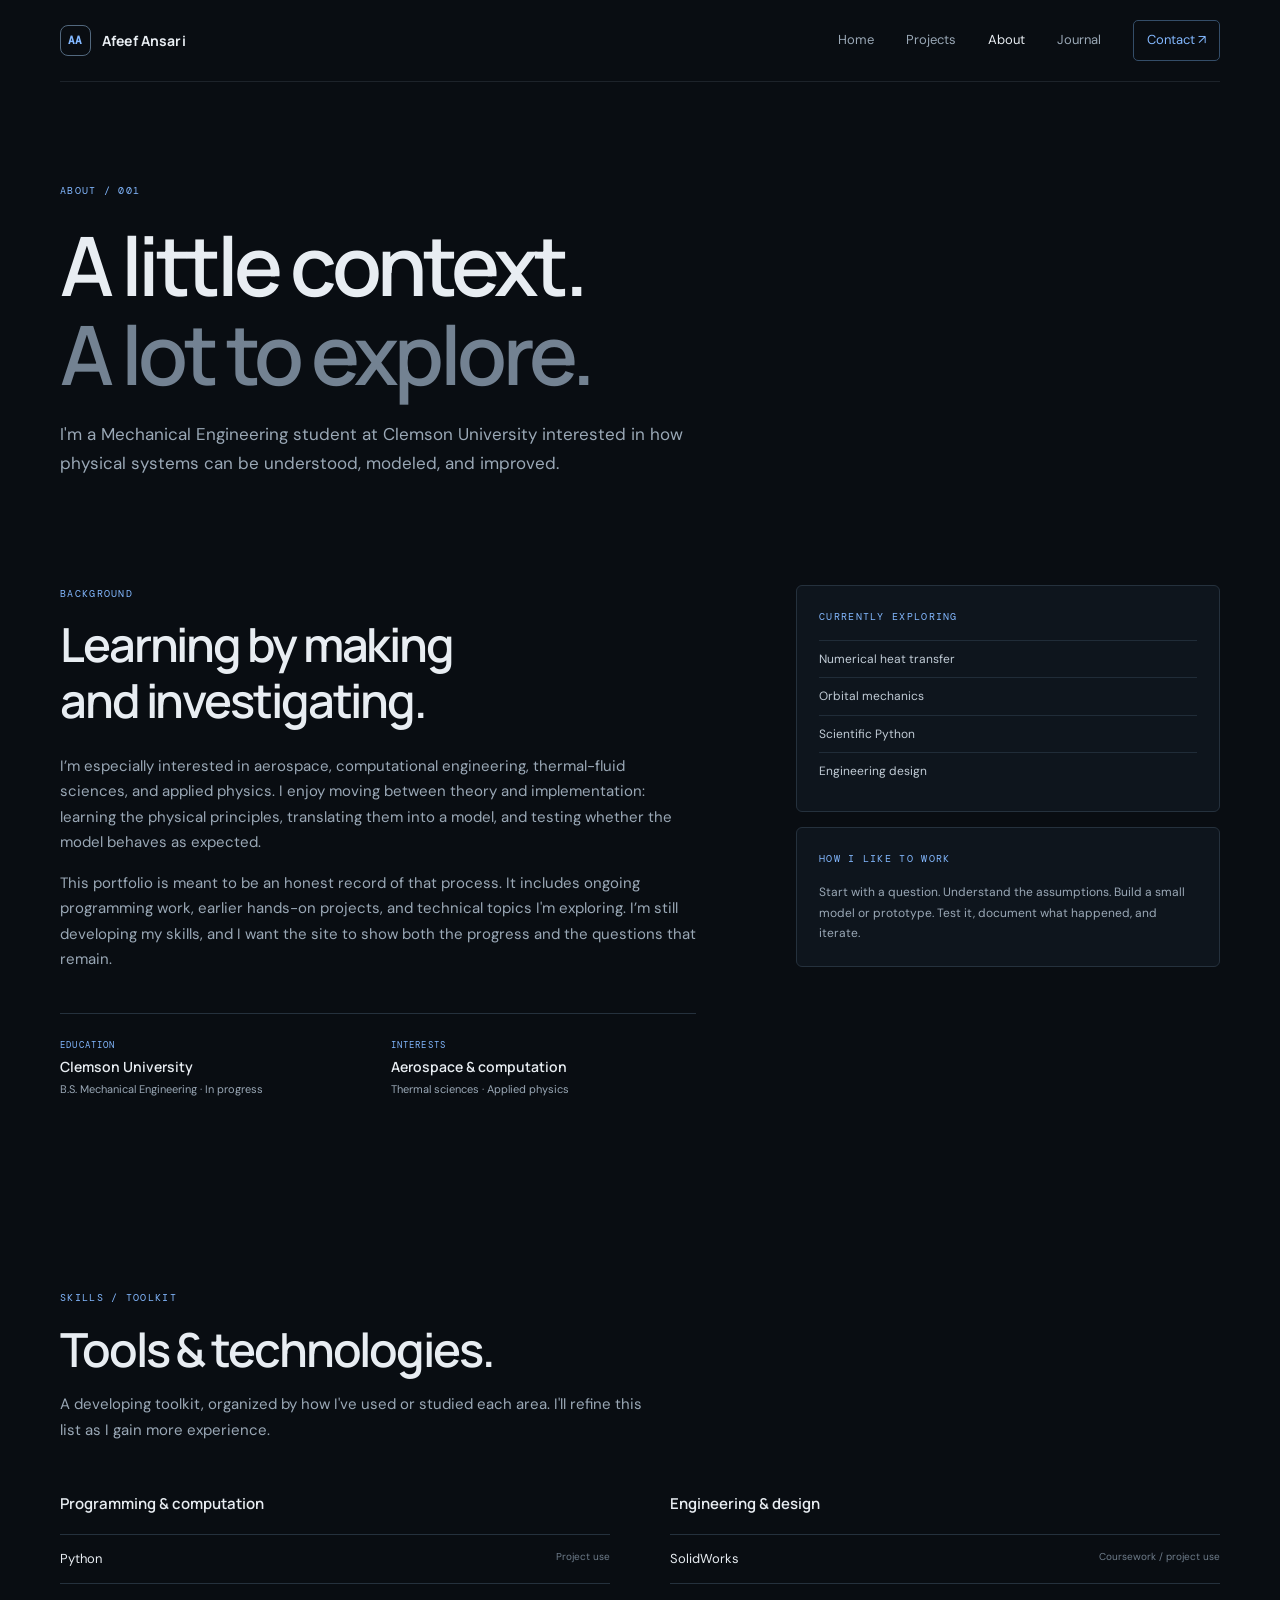
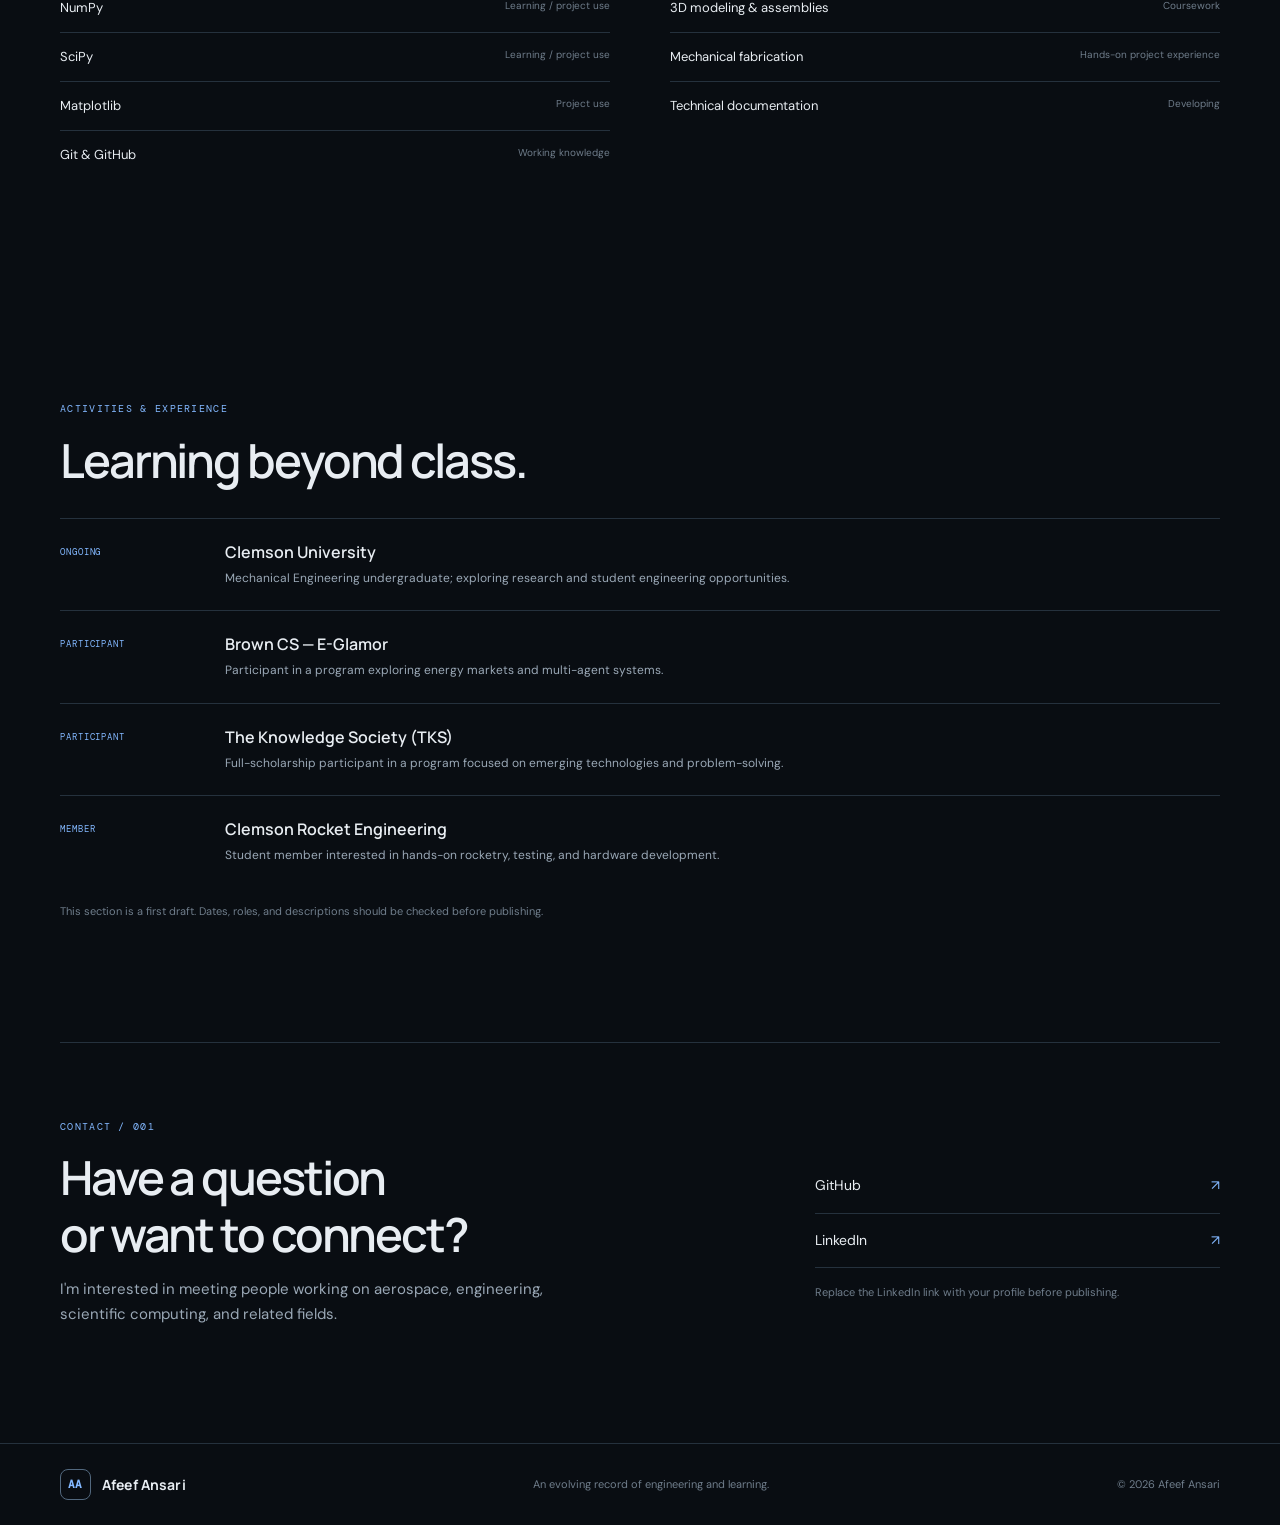
==== about.html @ 026b7a7c "Add files via upload" ====
<!doctype html>
<html lang="en"><head><meta charset="utf-8"><meta name="viewport" content="width=device-width, initial-scale=1"><meta name="description" content="About Afeef Ansari, mechanical engineering student at Clemson University."><title>About | Afeef Ansari</title><link rel="icon" href="assets/favicon.svg" type="image/svg+xml"><link rel="stylesheet" href="style.css"><script src="script.js" defer></script></head>
<body><div class="site-shell"><header class="site-header"><a class="wordmark" href="index.html"><span class="wordmark-mark">AA</span><span>Afeef Ansari</span></a><button class="menu-toggle" aria-label="Toggle navigation" aria-expanded="false"><span></span><span></span></button><nav class="main-nav"><a href="index.html">Home</a><a href="projects.html">Projects</a><a class="active" href="about.html">About</a><a href="journal.html">Journal</a><a class="nav-contact" href="#contact">Contact ↗</a></nav></header>
<main><section class="page-hero section-wrap"><div class="eyebrow">ABOUT / 001</div><h1>A little context.<br><span class="muted-heading">A lot to explore.</span></h1><p class="page-lede">I'm a Mechanical Engineering student at Clemson University interested in how physical systems can be understood, modeled, and improved.</p></section>
<section class="section-wrap about-layout"><div class="about-main"><div class="eyebrow">BACKGROUND</div><h2>Learning by making<br>and investigating.</h2><p>I’m especially interested in aerospace, computational engineering, thermal-fluid sciences, and applied physics. I enjoy moving between theory and implementation: learning the physical principles, translating them into a model, and testing whether the model behaves as expected.</p><p>This portfolio is meant to be an honest record of that process. It includes ongoing programming work, earlier hands-on projects, and technical topics I'm exploring. I’m still developing my skills, and I want the site to show both the progress and the questions that remain.</p><div class="about-facts"><div><span class="fact-label">EDUCATION</span><strong>Clemson University</strong><span>B.S. Mechanical Engineering · In progress</span></div><div><span class="fact-label">INTERESTS</span><strong>Aerospace & computation</strong><span>Thermal sciences · Applied physics</span></div></div></div><aside class="about-aside"><div class="aside-card"><span class="aside-label">CURRENTLY EXPLORING</span><ul><li>Numerical heat transfer</li><li>Orbital mechanics</li><li>Scientific Python</li><li>Engineering design</li></ul></div><div class="aside-card"><span class="aside-label">HOW I LIKE TO WORK</span><p>Start with a question. Understand the assumptions. Build a small model or prototype. Test it, document what happened, and iterate.</p></div></aside></section>
<section class="section-wrap section-block" id="skills"><div class="eyebrow">SKILLS / TOOLKIT</div><h2>Tools & technologies.</h2><p class="section-lede">A developing toolkit, organized by how I've used or studied each area. I'll refine this list as I gain more experience.</p><div class="skills-columns"><div class="skill-column"><h3>Programming & computation</h3><div class="skill-line"><span>Python</span><small>Project use</small></div><div class="skill-line"><span>NumPy</span><small>Learning / project use</small></div><div class="skill-line"><span>SciPy</span><small>Learning / project use</small></div><div class="skill-line"><span>Matplotlib</span><small>Project use</small></div><div class="skill-line"><span>Git & GitHub</span><small>Working knowledge</small></div></div><div class="skill-column"><h3>Engineering & design</h3><div class="skill-line"><span>SolidWorks</span><small>Coursework / project use</small></div><div class="skill-line"><span>3D modeling & assemblies</span><small>Coursework</small></div><div class="skill-line"><span>Mechanical fabrication</span><small>Hands-on project experience</small></div><div class="skill-line"><span>Technical documentation</span><small>Developing</small></div></div></div></section>
<section class="section-wrap section-block"><div class="eyebrow">ACTIVITIES & EXPERIENCE</div><h2>Learning beyond class.</h2><div class="experience-list"><div class="experience-item"><span class="experience-date">ONGOING</span><div><h3>Clemson University</h3><p>Mechanical Engineering undergraduate; exploring research and student engineering opportunities.</p></div></div><div class="experience-item"><span class="experience-date">PARTICIPANT</span><div><h3>Brown CS — E-Glamor</h3><p>Participant in a program exploring energy markets and multi-agent systems.</p></div></div><div class="experience-item"><span class="experience-date">PARTICIPANT</span><div><h3>The Knowledge Society (TKS)</h3><p>Full-scholarship participant in a program focused on emerging technologies and problem-solving.</p></div></div><div class="experience-item"><span class="experience-date">MEMBER</span><div><h3>Clemson Rocket Engineering</h3><p>Student member interested in hands-on rocketry, testing, and hardware development.</p></div></div></div><p class="small-note">This section is a first draft. Dates, roles, and descriptions should be checked before publishing.</p></section>
<section class="section-wrap contact-section" id="contact"><div><div class="eyebrow">CONTACT / 001</div><h2>Have a question<br>or want to connect?</h2><p>I'm interested in meeting people working on aerospace, engineering, scientific computing, and related fields.</p></div><div class="contact-links"><a href="https://github.com/AfeefAnsari" target="_blank" rel="noopener">GitHub <span>↗</span></a><a href="https://www.linkedin.com/" target="_blank" rel="noopener">LinkedIn <span>↗</span></a><span class="small-note">Replace the LinkedIn link with your profile before publishing.</span></div></section></main>
<footer class="site-footer"><div class="section-wrap footer-inner"><a class="wordmark" href="index.html"><span class="wordmark-mark">AA</span><span>Afeef Ansari</span></a><span class="footer-note">An evolving record of engineering and learning.</span><span class="copyright">© <span data-year></span> Afeef Ansari</span></div></footer></div></body></html>
---- style.css ----
@import url('https://fonts.googleapis.com/css2?family=DM+Mono:wght@400;500&family=DM+Sans:wght@400;500;600;700&family=Manrope:wght@400;500;600;700;800&display=swap');
:root{--bg:#090d12;--panel:#101720;--panel-2:#141e29;--line:#25313d;--text:#e8edf2;--muted:#9aa8b6;--soft:#6f7d8b;--accent:#83b8ff;--accent-2:#b0d3ff;--max:1160px;--mono:'DM Mono',monospace;--sans:'DM Sans',sans-serif;--display:'Manrope',sans-serif}
*{box-sizing:border-box}html{scroll-behavior:smooth}body{margin:0;background:var(--bg);color:var(--text);font-family:var(--sans);font-size:15px;line-height:1.7}a{color:inherit;text-decoration:none}button{font:inherit}.site-shell{overflow:hidden}.section-wrap{width:min(var(--max),calc(100% - 64px));margin-inline:auto}.site-header{height:82px;width:min(var(--max),calc(100% - 64px));margin:auto;display:flex;align-items:center;justify-content:space-between;border-bottom:1px solid rgba(150,170,190,.14)}.wordmark{display:inline-flex;align-items:center;gap:11px;font-family:var(--display);font-size:14px;font-weight:700;letter-spacing:.01em}.wordmark-mark{width:31px;height:31px;border:1px solid #52687e;border-radius:8px;display:grid;place-items:center;color:var(--accent);font-family:var(--mono);font-size:11px}.main-nav{display:flex;align-items:center;gap:32px}.main-nav a{font-size:13px;color:var(--muted);transition:color .2s}.main-nav a:hover,.main-nav a.active{color:var(--text)}.main-nav .nav-contact{color:var(--accent);border:1px solid #344d68;padding:8px 13px;border-radius:5px}.menu-toggle{display:none;background:none;border:0}.hero{min-height:650px;display:grid;grid-template-columns:1.1fr .9fr;align-items:center;gap:30px;padding-top:50px;padding-bottom:70px}.eyebrow,.project-type,.meta-label,.aside-label,.fact-label,.filter-label{font-family:var(--mono);font-size:10px;letter-spacing:.13em;color:var(--accent);font-weight:400}.eyebrow{display:flex;align-items:center;gap:10px}.status-dot{width:6px;height:6px;background:#8bd6b0;border-radius:50%;box-shadow:0 0 12px #8bd6b080}.hero h1,.page-hero h1,.project-detail-hero h1{font-family:var(--display);font-size:clamp(48px,6.4vw,78px);line-height:1.08;letter-spacing:-.055em;font-weight:600;margin:25px 0}.muted-heading{color:#738292}.hero-intro{max-width:560px;font-size:18px;line-height:1.7;color:#bac5cf}.hero-actions{display:flex;align-items:center;gap:27px;margin-top:32px}.button{display:inline-flex;align-items:center;gap:22px;padding:12px 17px;border-radius:5px;font-size:13px;font-weight:600;transition:transform .2s,border-color .2s}.button:hover{transform:translateY(-2px)}.button-primary{background:var(--accent);color:#09121d}.button-outline{border:1px solid #50647a;color:var(--text)}.text-link{font-size:13px;color:var(--accent-2)}.text-link span{margin-left:8px}.hero-meta{display:flex;gap:34px;margin-top:60px;color:var(--muted);font-size:12px}.meta-label{display:block;color:var(--soft);font-size:9px;margin-bottom:3px}.hero-visual{height:420px;position:relative;display:grid;place-items:center}.orbit{position:absolute;border:1px solid #33495e;border-radius:50%;transform:rotate(-24deg)}.orbit-one{width:370px;height:180px}.orbit-two{width:440px;height:260px;transform:rotate(42deg);border-color:#263c51}.orbit-three{width:300px;height:300px;border-style:dashed;border-color:#293846}.orbit-core{width:116px;height:116px;border-radius:50%;display:grid;place-items:center;background:radial-gradient(circle at 35% 30%,#314d68,#142331 62%,#0b1118);border:1px solid #6587a8;box-shadow:0 0 80px #5e9bd52a,inset 0 0 25px #83b8ff20}.orbit-core span{font-family:var(--mono);color:var(--accent-2);font-size:22px;letter-spacing:.1em}.orbit-label{position:absolute;font:9px var(--mono);letter-spacing:.12em;color:#74899d}.label-top{top:47px;left:20%}.label-right{right:0;top:48%}.label-bottom{bottom:45px;left:28%}.crosshair{position:absolute;color:var(--accent);font:20px var(--mono);opacity:.6}.crosshair-a{top:15%;right:23%}.crosshair-b{bottom:15%;left:13%}.ticker{border-block:1px solid rgba(150,170,190,.13);background:#0d131a;overflow:hidden}.ticker-inner{min-height:64px;display:flex;align-items:center;justify-content:space-around;gap:24px;white-space:nowrap;font:10px var(--mono);letter-spacing:.15em;color:#8293a3}.ticker i{font-style:normal;color:var(--accent)}.section-block{padding-top:110px;padding-bottom:110px}.section-heading{display:flex;align-items:end;justify-content:space-between;margin-bottom:42px}.section-heading h2,.split-intro h2,.journal-band h2,.callout h2,.contact-section h2,.about-main h2,.section-block>h2{font-family:var(--display);font-size:clamp(32px,4vw,47px);line-height:1.2;letter-spacing:-.045em;font-weight:600;margin:15px 0 0}.project-grid{display:grid;grid-template-columns:repeat(2,1fr);gap:24px}.project-card{display:block;border:1px solid var(--line);background:#0d131a;border-radius:8px;overflow:hidden;transition:border-color .25s,transform .25s}.project-card:hover{border-color:#55799a;transform:translateY(-4px)}.project-feature{grid-column:span 2;display:grid;grid-template-columns:1.05fr .95fr}.project-art{height:250px;position:relative;overflow:hidden;background:#111e2a}.project-feature .project-art{height:300px}.art-index,.art-caption{position:absolute;left:22px;font:9px var(--mono);letter-spacing:.14em;color:#9cb1c4}.art-index{top:19px}.art-caption{bottom:18px}.art-thermal{background:radial-gradient(ellipse at 55% 50%,#233e56 0,#152636 38%,#0d1721 78%)}.thermal-grid{position:absolute;inset:0;background-image:linear-gradient(#7295b31a 1px,transparent 1px),linear-gradient(90deg,#7295b31a 1px,transparent 1px);background-size:28px 28px;mask-image:radial-gradient(ellipse at center,#000 10%,transparent 78%)}.thermal-wave{position:absolute;left:15%;right:15%;top:42%;height:50px;border-top:2px solid #8cc4ff;border-radius:50%;transform:rotate(-12deg);filter:drop-shadow(0 0 9px #72b5ff)}.thermal-wave:after{content:"";position:absolute;top:17px;left:8%;right:0;border-top:1px solid #7aa5c9;transform:rotate(8deg);opacity:.7}.art-orbit{background:radial-gradient(circle at 50% 50%,#182a3d,#0b131d 70%)}.planet{position:absolute;width:105px;height:105px;left:50%;top:50%;transform:translate(-50%,-50%);border-radius:50%;background:radial-gradient(circle at 33% 30%,#a8c7df,#426b91 43%,#182c42 75%);box-shadow:0 0 60px #6aa5d833}.orbit-line{position:absolute;width:290px;height:115px;border:1px solid #7ba7d0;border-radius:50%;left:50%;top:50%;transform:translate(-50%,-50%) rotate(-28deg);box-shadow:0 0 18px #6da9e522}.art-fusor{background:radial-gradient(ellipse at center,#263d50,#111b26 72%)}.chamber{position:absolute;left:50%;top:50%;transform:translate(-50%,-50%);width:170px;height:170px;border:2px solid #8ca5ba;border-radius:50%;box-shadow:inset 0 0 30px #83b8ff1c,0 0 35px #83b8ff16}.chamber:before,.chamber:after{content:"";position:absolute;inset:19px;border:1px solid #526d83;border-radius:50%}.chamber:after{inset:40px;border-style:dashed;border-color:#8db9db}.chamber span{position:absolute;width:10px;height:10px;background:#9bcaff;border-radius:50%;left:calc(50% - 5px);top:calc(50% - 5px);box-shadow:0 0 18px #9bcaff}.project-info{padding:27px;display:flex;justify-content:space-between;gap:20px;align-items:start}.project-info h3{font:600 23px var(--display);letter-spacing:-.03em;margin:7px 0}.project-info p,.list-content p{margin:0;color:var(--muted);font-size:13px;max-width:500px}.project-type{font-size:9px;color:#86a1b8}.card-arrow,.list-arrow{color:var(--accent);font-size:20px}.split-section{padding-top:40px;padding-bottom:120px;display:grid;grid-template-columns:.9fr 1.1fr;gap:100px}.large-copy{font:500 21px/1.55 var(--display);color:#d4dde5;margin:0 0 20px}.split-body p:not(.large-copy){color:var(--muted);max-width:590px}.split-body .text-link{display:inline-block;margin-top:14px}.skill-strip{display:grid;grid-template-columns:repeat(4,1fr);border:1px solid var(--line);border-radius:7px;margin-top:36px}.skill-item{padding:23px 19px;display:flex;gap:13px;align-items:center;border-right:1px solid var(--line)}.skill-item:last-child{border:0}.skill-symbol{width:35px;height:35px;border:1px solid #40566c;border-radius:6px;display:grid;place-items:center;color:var(--accent);font:12px var(--mono);flex-shrink:0}.skill-item h3{font-size:12px;margin:0 0 3px}.skill-item p{font-size:10px;color:var(--muted);margin:0}.small-note{font-size:11px;color:var(--soft);margin-top:15px}.journal-band{background:#101923;border-block:1px solid #253443;padding:75px 0}.journal-band-inner{display:flex;align-items:center;justify-content:space-between}.journal-band h2{margin:14px 0}.journal-band p,.callout p{color:var(--muted);font-size:13px}.site-footer{border-top:1px solid var(--line);padding:25px 0}.footer-inner{display:flex;align-items:center;justify-content:space-between}.footer-note,.copyright{font-size:11px;color:var(--soft)}.page-hero{padding-top:100px;padding-bottom:65px}.page-hero h1{font-size:clamp(54px,7vw,82px);margin:22px 0}.page-lede{font-size:17px;color:var(--muted);max-width:650px}.projects-list{padding-top:25px}.filter-row{display:flex;align-items:center;gap:10px;margin-bottom:25px}.filter-label{margin-right:10px}.filter-button{background:transparent;color:var(--muted);border:1px solid var(--line);border-radius:4px;padding:7px 12px;font-size:11px;cursor:pointer}.filter-button.active,.filter-button:hover{color:var(--accent);border-color:#54718d}.list-project{display:grid;grid-template-columns:35px 190px 1fr 25px;gap:25px;align-items:center;padding:25px 0;border-top:1px solid var(--line)}.list-number{font:11px var(--mono);color:var(--soft)}.list-art{height:125px;border-radius:5px;position:relative;overflow:hidden}.mini-thermal{background:#142536}.mini-orbit{background:#0d1b2a}.mini-orbit .planet{width:58px;height:58px}.mini-orbit .orbit-line{width:150px;height:60px}.mini-fusor{background:#192b3b}.mini-fusor .chamber{width:75px;height:75px}.mini-fusor .chamber:before{inset:9px}.mini-fusor .chamber:after{inset:18px}.mini-acoustic{display:grid;place-items:center;background:#152432;color:#91bde2;font-size:65px}.list-content h2{font:600 22px var(--display);margin:4px 0}.tag-row{display:flex;flex-wrap:wrap;gap:7px;margin-top:13px}.tag-row span{border:1px solid #2d3d4d;color:#a7b7c6;border-radius:3px;padding:3px 8px;font:9px var(--mono)}.future-project{opacity:.78}.muted-arrow{color:var(--soft)}.callout{padding:65px 0 100px;border-top:1px solid var(--line)}.callout h2{font-size:38px}.about-layout{display:grid;grid-template-columns:1.2fr .8fr;gap:100px;padding-top:25px;padding-bottom:80px}.about-main h2{margin:14px 0 25px}.about-main p{color:var(--muted);max-width:680px}.about-facts{display:grid;grid-template-columns:1fr 1fr;gap:25px;margin-top:40px;padding-top:24px;border-top:1px solid var(--line)}.about-facts div{display:flex;flex-direction:column;gap:4px}.about-facts strong{font:600 14px var(--display)}.about-facts span:last-child{font-size:11px;color:var(--muted)}.fact-label{font-size:9px}.about-aside{display:flex;flex-direction:column;gap:15px}.aside-card{border:1px solid var(--line);border-radius:6px;background:#0e151d;padding:22px}.aside-label{display:block;margin-bottom:15px}.aside-card ul{list-style:none;margin:0;padding:0}.aside-card li{padding:8px 0;border-top:1px solid #202c38;font-size:12px;color:#c1ccd6}.aside-card p{margin:0;color:var(--muted);font-size:12px}.section-lede{color:var(--muted);max-width:600px}.skills-columns{display:grid;grid-template-columns:1fr 1fr;gap:60px;margin-top:35px}.skill-column h3{font:600 15px var(--display);margin-bottom:20px}.skill-line{display:flex;justify-content:space-between;gap:15px;padding:13px 0;border-top:1px solid var(--line);font-size:13px}.skill-line small{color:var(--soft);font-size:10px}.experience-list{margin-top:30px}.experience-item{display:grid;grid-template-columns:140px 1fr;gap:25px;padding:22px 0;border-top:1px solid var(--line)}.experience-date{font:9px var(--mono);letter-spacing:.1em;color:var(--accent);padding-top:5px}.experience-item h3{font:600 16px var(--display);margin:0 0 5px}.experience-item p{font-size:12px;color:var(--muted);margin:0}.contact-section{display:grid;grid-template-columns:1fr .6fr;gap:80px;padding-top:75px;padding-bottom:100px;border-top:1px solid var(--line)}.contact-section h2{margin:14px 0}.contact-section p{color:var(--muted);max-width:500px}.contact-links{display:flex;flex-direction:column;justify-content:center}.contact-links>a{display:flex;justify-content:space-between;padding:15px 0;border-bottom:1px solid var(--line);font-size:14px}.contact-links>a span{color:var(--accent)}.journal-list{padding-top:20px}.journal-entry{display:grid;grid-template-columns:190px 1fr 25px;gap:30px;padding:32px 0;border-top:1px solid var(--line)}.journal-date{font:9px var(--mono);letter-spacing:.1em;color:var(--soft)}.journal-entry h2{font:600 22px var(--display);margin:7px 0}.journal-entry p{color:var(--muted);font-size:13px;max-width:650px;margin:0}.entry-status{display:inline-block;color:var(--accent);font:9px var(--mono);margin-top:13px}.project-detail-hero{padding-top:45px;padding-bottom:20px}.back-link{display:inline-block;color:var(--muted);font-size:12px;margin-bottom:45px}.project-detail-hero h1{font-size:clamp(54px,7vw,82px);margin:15px 0}.accent-text{color:var(--accent)}.detail-art{height:300px;margin-top:55px;border:1px solid var(--line);border-radius:7px}.detail-art .planet{width:140px;height:140px}.detail-art .orbit-line{width:390px;height:150px}.detail-art .chamber{width:205px;height:205px}.detail-body{display:grid;grid-template-columns:1fr 280px;gap:90px;padding-top:65px;padding-bottom:110px}.detail-main h2{font:600 30px var(--display);letter-spacing:-.04em;margin:12px 0 22px}.detail-main h3{font:600 17px var(--display);margin:34px 0 10px}.detail-main p,.detail-bullets{color:var(--muted);font-size:14px}.detail-bullets{padding-left:20px}.detail-bullets li{padding:5px 0}.detail-aside{display:flex;flex-direction:column;gap:15px}.detail-aside dl{margin:0}.detail-aside dt{font:9px var(--mono);color:var(--soft);margin-top:15px}.detail-aside dd{margin:3px 0 0;font-size:12px;color:#c7d1da}.status-pill{color:#9bd5b7!important}.note-panel{margin-top:35px;padding:20px;border-left:2px solid var(--accent);background:#111d28}.note-panel p{margin:7px 0 0;font-size:12px}.menu-toggle span{display:block;width:21px;height:1px;background:var(--text);margin:6px}
@media(max-width:850px){.hero{grid-template-columns:1fr;min-height:auto;padding-top:95px}.hero-visual{height:340px;max-width:520px;width:100%;margin:auto}.project-feature{grid-template-columns:1fr}.project-feature .project-art{height:250px}.skill-strip{grid-template-columns:1fr 1fr}.skill-item:nth-child(2){border-right:0}.skill-item:nth-child(-n+2){border-bottom:1px solid var(--line)}.split-section{gap:45px}.about-layout{gap:45px}.detail-body{gap:40px}}
@media(max-width:640px){.section-wrap,.site-header{width:calc(100% - 40px)}.site-header{height:70px}.menu-toggle{display:block;z-index:5}.main-nav{display:none;position:absolute;top:69px;left:0;right:0;background:#0d141c;border-bottom:1px solid var(--line);padding:20px;width:100%;flex-direction:column;align-items:stretch;gap:0;z-index:4}.main-nav.open{display:flex}.main-nav a{padding:12px 5px;border-bottom:1px solid #1d2934}.main-nav .nav-contact{border:0;padding:12px 5px}.hero{padding-top:75px;padding-bottom:45px}.hero h1{font-size:48px}.hero-intro{font-size:16px}.hero-meta{gap:20px;flex-wrap:wrap;margin-top:40px}.hero-visual{height:280px;transform:scale(.85);margin-top:-10px;margin-bottom:-10px}.ticker-inner{justify-content:flex-start;padding-left:20px;min-width:850px}.section-block{padding-top:75px;padding-bottom:75px}.section-heading{align-items:start;gap:20px;flex-direction:column}.section-heading h2,.split-intro h2,.journal-band h2,.callout h2,.contact-section h2,.about-main h2,.section-block>h2{font-size:34px}.project-grid{grid-template-columns:1fr}.project-feature{grid-column:auto}.project-feature .project-art,.project-art{height:210px}.project-info{padding:20px}.split-section{grid-template-columns:1fr;gap:25px;padding-top:15px;padding-bottom:75px}.skill-strip{grid-template-columns:1fr}.skill-item{border-right:0;border-bottom:1px solid var(--line)!important}.skill-item:last-child{border-bottom:0!important}.journal-band{padding:55px 0}.journal-band-inner{align-items:start;gap:25px;flex-direction:column}.footer-inner{gap:15px;flex-wrap:wrap}.footer-note{order:3;width:100%}.page-hero{padding-top:75px;padding-bottom:40px}.page-hero h1{font-size:53px}.list-project{grid-template-columns:25px 90px 1fr 15px;gap:12px;padding:19px 0}.list-art{height:95px}.list-content h2{font-size:17px}.list-content p{font-size:11px}.list-content .project-type{font-size:8px}.tag-row span{font-size:8px}.filter-row{gap:5px;flex-wrap:wrap}.filter-label{width:100%;margin-bottom:5px}.filter-button{padding:6px 9px}.about-layout,.skills-columns,.contact-section,.detail-body{grid-template-columns:1fr;gap:35px}.about-facts{gap:15px}.experience-item{grid-template-columns:90px 1fr;gap:15px}.journal-entry{grid-template-columns:1fr 20px;gap:10px}.journal-date{grid-column:1/-1}.journal-entry h2{font-size:19px}.project-detail-hero h1{font-size:55px}.detail-art{height:220px;margin-top:35px}.detail-body{padding-top:45px;padding-bottom:75px}.back-link{margin-bottom:35px}}
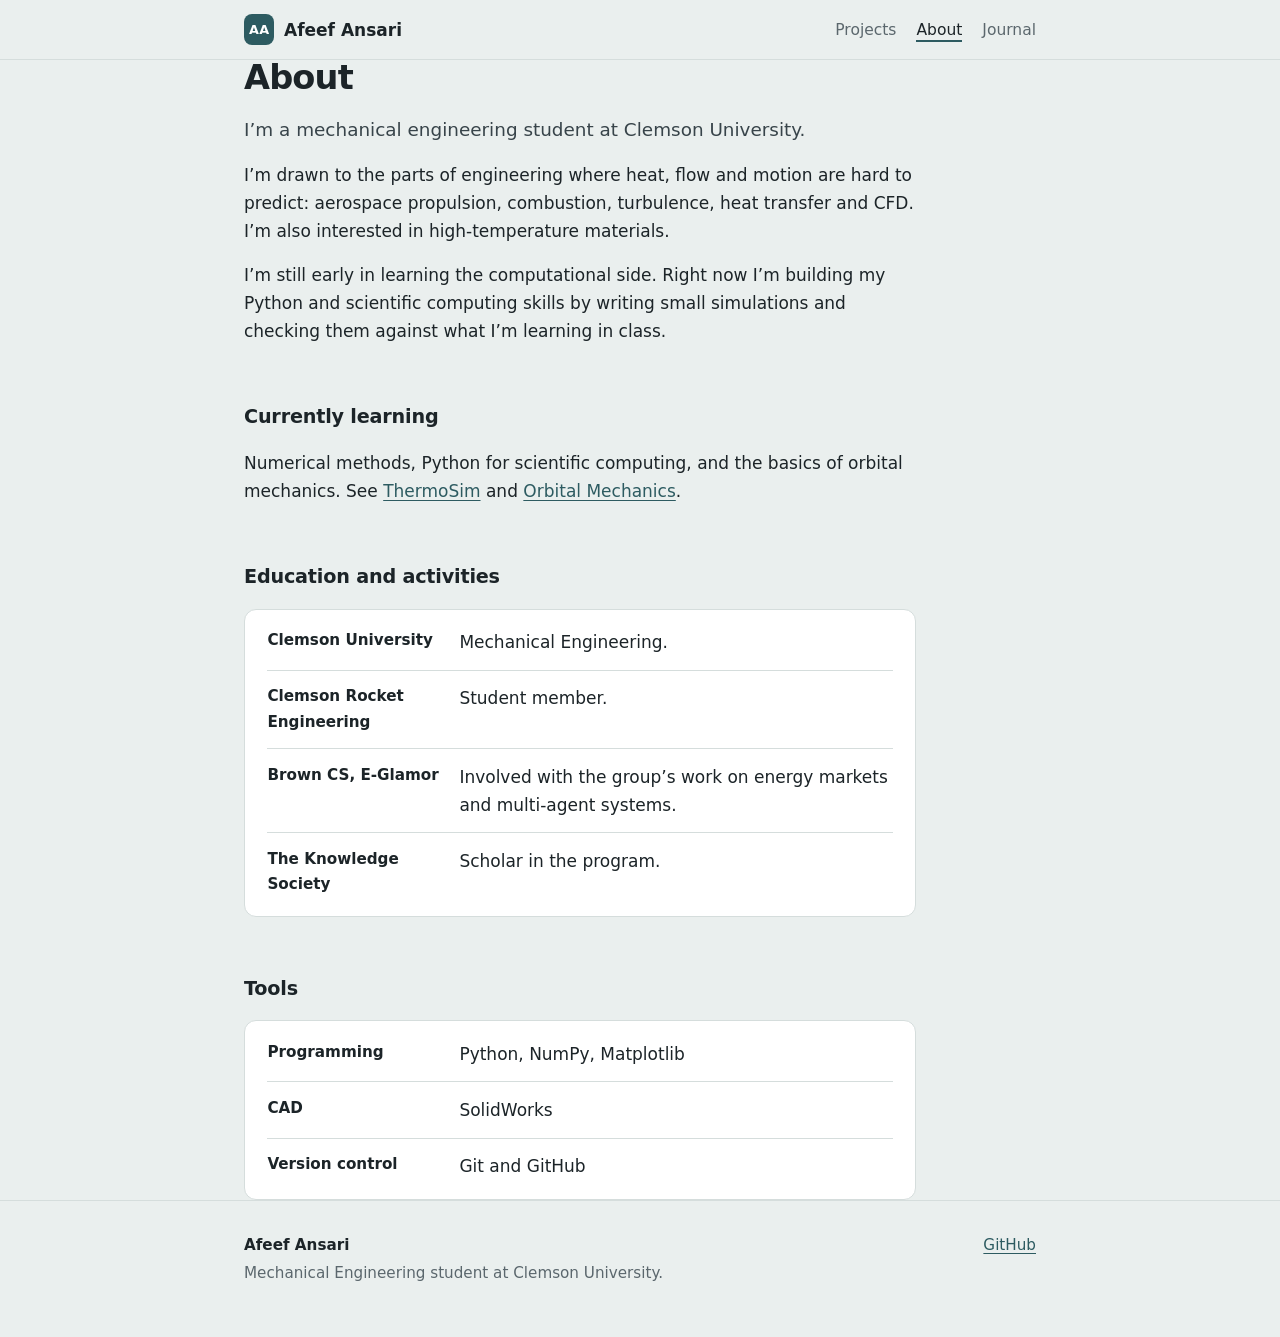
==== commit 059f4000: "Add files via upload" ====
--- a/about.html
+++ b/about.html
@@ -1,9 +1,16 @@
-<!doctype html>
-<html lang="en"><head><meta charset="utf-8"><meta name="viewport" content="width=device-width, initial-scale=1"><meta name="description" content="About Afeef Ansari, mechanical engineering student at Clemson University."><title>About | Afeef Ansari</title><link rel="icon" href="assets/favicon.svg" type="image/svg+xml"><link rel="stylesheet" href="style.css"><script src="script.js" defer></script></head>
-<body><div class="site-shell"><header class="site-header"><a class="wordmark" href="index.html"><span class="wordmark-mark">AA</span><span>Afeef Ansari</span></a><button class="menu-toggle" aria-label="Toggle navigation" aria-expanded="false"><span></span><span></span></button><nav class="main-nav"><a href="index.html">Home</a><a href="projects.html">Projects</a><a class="active" href="about.html">About</a><a href="journal.html">Journal</a><a class="nav-contact" href="#contact">Contact ↗</a></nav></header>
-<main><section class="page-hero section-wrap"><div class="eyebrow">ABOUT / 001</div><h1>A little context.<br><span class="muted-heading">A lot to explore.</span></h1><p class="page-lede">I'm a Mechanical Engineering student at Clemson University interested in how physical systems can be understood, modeled, and improved.</p></section>
-<section class="section-wrap about-layout"><div class="about-main"><div class="eyebrow">BACKGROUND</div><h2>Learning by making<br>and investigating.</h2><p>I’m especially interested in aerospace, computational engineering, thermal-fluid sciences, and applied physics. I enjoy moving between theory and implementation: learning the physical principles, translating them into a model, and testing whether the model behaves as expected.</p><p>This portfolio is meant to be an honest record of that process. It includes ongoing programming work, earlier hands-on projects, and technical topics I'm exploring. I’m still developing my skills, and I want the site to show both the progress and the questions that remain.</p><div class="about-facts"><div><span class="fact-label">EDUCATION</span><strong>Clemson University</strong><span>B.S. Mechanical Engineering · In progress</span></div><div><span class="fact-label">INTERESTS</span><strong>Aerospace & computation</strong><span>Thermal sciences · Applied physics</span></div></div></div><aside class="about-aside"><div class="aside-card"><span class="aside-label">CURRENTLY EXPLORING</span><ul><li>Numerical heat transfer</li><li>Orbital mechanics</li><li>Scientific Python</li><li>Engineering design</li></ul></div><div class="aside-card"><span class="aside-label">HOW I LIKE TO WORK</span><p>Start with a question. Understand the assumptions. Build a small model or prototype. Test it, document what happened, and iterate.</p></div></aside></section>
-<section class="section-wrap section-block" id="skills"><div class="eyebrow">SKILLS / TOOLKIT</div><h2>Tools & technologies.</h2><p class="section-lede">A developing toolkit, organized by how I've used or studied each area. I'll refine this list as I gain more experience.</p><div class="skills-columns"><div class="skill-column"><h3>Programming & computation</h3><div class="skill-line"><span>Python</span><small>Project use</small></div><div class="skill-line"><span>NumPy</span><small>Learning / project use</small></div><div class="skill-line"><span>SciPy</span><small>Learning / project use</small></div><div class="skill-line"><span>Matplotlib</span><small>Project use</small></div><div class="skill-line"><span>Git & GitHub</span><small>Working knowledge</small></div></div><div class="skill-column"><h3>Engineering & design</h3><div class="skill-line"><span>SolidWorks</span><small>Coursework / project use</small></div><div class="skill-line"><span>3D modeling & assemblies</span><small>Coursework</small></div><div class="skill-line"><span>Mechanical fabrication</span><small>Hands-on project experience</small></div><div class="skill-line"><span>Technical documentation</span><small>Developing</small></div></div></div></section>
-<section class="section-wrap section-block"><div class="eyebrow">ACTIVITIES & EXPERIENCE</div><h2>Learning beyond class.</h2><div class="experience-list"><div class="experience-item"><span class="experience-date">ONGOING</span><div><h3>Clemson University</h3><p>Mechanical Engineering undergraduate; exploring research and student engineering opportunities.</p></div></div><div class="experience-item"><span class="experience-date">PARTICIPANT</span><div><h3>Brown CS — E-Glamor</h3><p>Participant in a program exploring energy markets and multi-agent systems.</p></div></div><div class="experience-item"><span class="experience-date">PARTICIPANT</span><div><h3>The Knowledge Society (TKS)</h3><p>Full-scholarship participant in a program focused on emerging technologies and problem-solving.</p></div></div><div class="experience-item"><span class="experience-date">MEMBER</span><div><h3>Clemson Rocket Engineering</h3><p>Student member interested in hands-on rocketry, testing, and hardware development.</p></div></div></div><p class="small-note">This section is a first draft. Dates, roles, and descriptions should be checked before publishing.</p></section>
-<section class="section-wrap contact-section" id="contact"><div><div class="eyebrow">CONTACT / 001</div><h2>Have a question<br>or want to connect?</h2><p>I'm interested in meeting people working on aerospace, engineering, scientific computing, and related fields.</p></div><div class="contact-links"><a href="https://github.com/AfeefAnsari" target="_blank" rel="noopener">GitHub <span>↗</span></a><a href="https://www.linkedin.com/" target="_blank" rel="noopener">LinkedIn <span>↗</span></a><span class="small-note">Replace the LinkedIn link with your profile before publishing.</span></div></section></main>
-<footer class="site-footer"><div class="section-wrap footer-inner"><a class="wordmark" href="index.html"><span class="wordmark-mark">AA</span><span>Afeef Ansari</span></a><span class="footer-note">An evolving record of engineering and learning.</span><span class="copyright">© <span data-year></span> Afeef Ansari</span></div></footer></div></body></html>+<!DOCTYPE html>
+<html lang="en"><head><meta charset="utf-8"><meta name="viewport" content="width=device-width, initial-scale=1">
+<title>About | Afeef Ansari</title><meta name="description" content="About Afeef Ansari, mechanical engineering student at Clemson University.">
+<link rel="stylesheet" href="style.css"></head>
+<body><a class="skip" href="#main">Skip to content</a>
+<header class="site"><div class="col bar"><a class="brand" href="index.html"><span class="mark" aria-hidden="true">AA</span>Afeef Ansari</a><nav aria-label="Main"><a href="projects.html">Projects</a><a href="about.html" aria-current="page">About</a><a href="journal.html">Journal</a></nav></div></header>
+<main id="main" class="col">
+<div class="ph"><h1>About</h1><p class="lead">I’m a mechanical engineering student at Clemson University.</p></div>
+<p>I’m drawn to the parts of engineering where heat, flow and motion are hard to predict: aerospace propulsion, combustion, turbulence, heat transfer and CFD. I’m also interested in high-temperature materials.</p>
+<p>I’m still early in learning the computational side. Right now I’m building my Python and scientific computing skills by writing small simulations and checking them against what I’m learning in class.</p>
+<section><div class="sh"><h2>Currently learning</h2></div><p>Numerical methods, Python for scientific computing, and the basics of orbital mechanics. See <a href="projects/thermosim.html">ThermoSim</a> and <a href="projects/orbital-mechanics.html">Orbital Mechanics</a>.</p></section><section><div class="sh"><h2>Education and activities</h2></div><dl class="cv"><div><dt>Clemson University</dt><dd>Mechanical Engineering.</dd></div>
+<div><dt>Clemson Rocket Engineering</dt><dd>Student member.</dd></div>
+<div><dt>Brown CS, E-Glamor</dt><dd>Involved with the group’s work on energy markets and multi-agent systems.</dd></div>
+<div><dt>The Knowledge Society</dt><dd>Scholar in the program.</dd></div></dl></section><section><div class="sh"><h2>Tools</h2></div><dl class="cv"><div><dt>Programming</dt><dd>Python, NumPy, Matplotlib</dd></div><div><dt>CAD</dt><dd>SolidWorks</dd></div><div><dt>Version control</dt><dd>Git and GitHub</dd></div></dl></section></main>
+<footer class="site"><div class="col foot"><div><p class="fname">Afeef Ansari</p><p>Mechanical Engineering student at Clemson University.</p></div><p><a href="https://github.com/AfeefAnsari">GitHub</a></p></div></footer>
+</body></html>
--- a/style.css
+++ b/style.css
@@ -1,5 +1,72 @@
-@import url('https://fonts.googleapis.com/css2?family=DM+Mono:wght@400;500&family=DM+Sans:wght@400;500;600;700&family=Manrope:wght@400;500;600;700;800&display=swap');
-:root{--bg:#090d12;--panel:#101720;--panel-2:#141e29;--line:#25313d;--text:#e8edf2;--muted:#9aa8b6;--soft:#6f7d8b;--accent:#83b8ff;--accent-2:#b0d3ff;--max:1160px;--mono:'DM Mono',monospace;--sans:'DM Sans',sans-serif;--display:'Manrope',sans-serif}
-*{box-sizing:border-box}html{scroll-behavior:smooth}body{margin:0;background:var(--bg);color:var(--text);font-family:var(--sans);font-size:15px;line-height:1.7}a{color:inherit;text-decoration:none}button{font:inherit}.site-shell{overflow:hidden}.section-wrap{width:min(var(--max),calc(100% - 64px));margin-inline:auto}.site-header{height:82px;width:min(var(--max),calc(100% - 64px));margin:auto;display:flex;align-items:center;justify-content:space-between;border-bottom:1px solid rgba(150,170,190,.14)}.wordmark{display:inline-flex;align-items:center;gap:11px;font-family:var(--display);font-size:14px;font-weight:700;letter-spacing:.01em}.wordmark-mark{width:31px;height:31px;border:1px solid #52687e;border-radius:8px;display:grid;place-items:center;color:var(--accent);font-family:var(--mono);font-size:11px}.main-nav{display:flex;align-items:center;gap:32px}.main-nav a{font-size:13px;color:var(--muted);transition:color .2s}.main-nav a:hover,.main-nav a.active{color:var(--text)}.main-nav .nav-contact{color:var(--accent);border:1px solid #344d68;padding:8px 13px;border-radius:5px}.menu-toggle{display:none;background:none;border:0}.hero{min-height:650px;display:grid;grid-template-columns:1.1fr .9fr;align-items:center;gap:30px;padding-top:50px;padding-bottom:70px}.eyebrow,.project-type,.meta-label,.aside-label,.fact-label,.filter-label{font-family:var(--mono);font-size:10px;letter-spacing:.13em;color:var(--accent);font-weight:400}.eyebrow{display:flex;align-items:center;gap:10px}.status-dot{width:6px;height:6px;background:#8bd6b0;border-radius:50%;box-shadow:0 0 12px #8bd6b080}.hero h1,.page-hero h1,.project-detail-hero h1{font-family:var(--display);font-size:clamp(48px,6.4vw,78px);line-height:1.08;letter-spacing:-.055em;font-weight:600;margin:25px 0}.muted-heading{color:#738292}.hero-intro{max-width:560px;font-size:18px;line-height:1.7;color:#bac5cf}.hero-actions{display:flex;align-items:center;gap:27px;margin-top:32px}.button{display:inline-flex;align-items:center;gap:22px;padding:12px 17px;border-radius:5px;font-size:13px;font-weight:600;transition:transform .2s,border-color .2s}.button:hover{transform:translateY(-2px)}.button-primary{background:var(--accent);color:#09121d}.button-outline{border:1px solid #50647a;color:var(--text)}.text-link{font-size:13px;color:var(--accent-2)}.text-link span{margin-left:8px}.hero-meta{display:flex;gap:34px;margin-top:60px;color:var(--muted);font-size:12px}.meta-label{display:block;color:var(--soft);font-size:9px;margin-bottom:3px}.hero-visual{height:420px;position:relative;display:grid;place-items:center}.orbit{position:absolute;border:1px solid #33495e;border-radius:50%;transform:rotate(-24deg)}.orbit-one{width:370px;height:180px}.orbit-two{width:440px;height:260px;transform:rotate(42deg);border-color:#263c51}.orbit-three{width:300px;height:300px;border-style:dashed;border-color:#293846}.orbit-core{width:116px;height:116px;border-radius:50%;display:grid;place-items:center;background:radial-gradient(circle at 35% 30%,#314d68,#142331 62%,#0b1118);border:1px solid #6587a8;box-shadow:0 0 80px #5e9bd52a,inset 0 0 25px #83b8ff20}.orbit-core span{font-family:var(--mono);color:var(--accent-2);font-size:22px;letter-spacing:.1em}.orbit-label{position:absolute;font:9px var(--mono);letter-spacing:.12em;color:#74899d}.label-top{top:47px;left:20%}.label-right{right:0;top:48%}.label-bottom{bottom:45px;left:28%}.crosshair{position:absolute;color:var(--accent);font:20px var(--mono);opacity:.6}.crosshair-a{top:15%;right:23%}.crosshair-b{bottom:15%;left:13%}.ticker{border-block:1px solid rgba(150,170,190,.13);background:#0d131a;overflow:hidden}.ticker-inner{min-height:64px;display:flex;align-items:center;justify-content:space-around;gap:24px;white-space:nowrap;font:10px var(--mono);letter-spacing:.15em;color:#8293a3}.ticker i{font-style:normal;color:var(--accent)}.section-block{padding-top:110px;padding-bottom:110px}.section-heading{display:flex;align-items:end;justify-content:space-between;margin-bottom:42px}.section-heading h2,.split-intro h2,.journal-band h2,.callout h2,.contact-section h2,.about-main h2,.section-block>h2{font-family:var(--display);font-size:clamp(32px,4vw,47px);line-height:1.2;letter-spacing:-.045em;font-weight:600;margin:15px 0 0}.project-grid{display:grid;grid-template-columns:repeat(2,1fr);gap:24px}.project-card{display:block;border:1px solid var(--line);background:#0d131a;border-radius:8px;overflow:hidden;transition:border-color .25s,transform .25s}.project-card:hover{border-color:#55799a;transform:translateY(-4px)}.project-feature{grid-column:span 2;display:grid;grid-template-columns:1.05fr .95fr}.project-art{height:250px;position:relative;overflow:hidden;background:#111e2a}.project-feature .project-art{height:300px}.art-index,.art-caption{position:absolute;left:22px;font:9px var(--mono);letter-spacing:.14em;color:#9cb1c4}.art-index{top:19px}.art-caption{bottom:18px}.art-thermal{background:radial-gradient(ellipse at 55% 50%,#233e56 0,#152636 38%,#0d1721 78%)}.thermal-grid{position:absolute;inset:0;background-image:linear-gradient(#7295b31a 1px,transparent 1px),linear-gradient(90deg,#7295b31a 1px,transparent 1px);background-size:28px 28px;mask-image:radial-gradient(ellipse at center,#000 10%,transparent 78%)}.thermal-wave{position:absolute;left:15%;right:15%;top:42%;height:50px;border-top:2px solid #8cc4ff;border-radius:50%;transform:rotate(-12deg);filter:drop-shadow(0 0 9px #72b5ff)}.thermal-wave:after{content:"";position:absolute;top:17px;left:8%;right:0;border-top:1px solid #7aa5c9;transform:rotate(8deg);opacity:.7}.art-orbit{background:radial-gradient(circle at 50% 50%,#182a3d,#0b131d 70%)}.planet{position:absolute;width:105px;height:105px;left:50%;top:50%;transform:translate(-50%,-50%);border-radius:50%;background:radial-gradient(circle at 33% 30%,#a8c7df,#426b91 43%,#182c42 75%);box-shadow:0 0 60px #6aa5d833}.orbit-line{position:absolute;width:290px;height:115px;border:1px solid #7ba7d0;border-radius:50%;left:50%;top:50%;transform:translate(-50%,-50%) rotate(-28deg);box-shadow:0 0 18px #6da9e522}.art-fusor{background:radial-gradient(ellipse at center,#263d50,#111b26 72%)}.chamber{position:absolute;left:50%;top:50%;transform:translate(-50%,-50%);width:170px;height:170px;border:2px solid #8ca5ba;border-radius:50%;box-shadow:inset 0 0 30px #83b8ff1c,0 0 35px #83b8ff16}.chamber:before,.chamber:after{content:"";position:absolute;inset:19px;border:1px solid #526d83;border-radius:50%}.chamber:after{inset:40px;border-style:dashed;border-color:#8db9db}.chamber span{position:absolute;width:10px;height:10px;background:#9bcaff;border-radius:50%;left:calc(50% - 5px);top:calc(50% - 5px);box-shadow:0 0 18px #9bcaff}.project-info{padding:27px;display:flex;justify-content:space-between;gap:20px;align-items:start}.project-info h3{font:600 23px var(--display);letter-spacing:-.03em;margin:7px 0}.project-info p,.list-content p{margin:0;color:var(--muted);font-size:13px;max-width:500px}.project-type{font-size:9px;color:#86a1b8}.card-arrow,.list-arrow{color:var(--accent);font-size:20px}.split-section{padding-top:40px;padding-bottom:120px;display:grid;grid-template-columns:.9fr 1.1fr;gap:100px}.large-copy{font:500 21px/1.55 var(--display);color:#d4dde5;margin:0 0 20px}.split-body p:not(.large-copy){color:var(--muted);max-width:590px}.split-body .text-link{display:inline-block;margin-top:14px}.skill-strip{display:grid;grid-template-columns:repeat(4,1fr);border:1px solid var(--line);border-radius:7px;margin-top:36px}.skill-item{padding:23px 19px;display:flex;gap:13px;align-items:center;border-right:1px solid var(--line)}.skill-item:last-child{border:0}.skill-symbol{width:35px;height:35px;border:1px solid #40566c;border-radius:6px;display:grid;place-items:center;color:var(--accent);font:12px var(--mono);flex-shrink:0}.skill-item h3{font-size:12px;margin:0 0 3px}.skill-item p{font-size:10px;color:var(--muted);margin:0}.small-note{font-size:11px;color:var(--soft);margin-top:15px}.journal-band{background:#101923;border-block:1px solid #253443;padding:75px 0}.journal-band-inner{display:flex;align-items:center;justify-content:space-between}.journal-band h2{margin:14px 0}.journal-band p,.callout p{color:var(--muted);font-size:13px}.site-footer{border-top:1px solid var(--line);padding:25px 0}.footer-inner{display:flex;align-items:center;justify-content:space-between}.footer-note,.copyright{font-size:11px;color:var(--soft)}.page-hero{padding-top:100px;padding-bottom:65px}.page-hero h1{font-size:clamp(54px,7vw,82px);margin:22px 0}.page-lede{font-size:17px;color:var(--muted);max-width:650px}.projects-list{padding-top:25px}.filter-row{display:flex;align-items:center;gap:10px;margin-bottom:25px}.filter-label{margin-right:10px}.filter-button{background:transparent;color:var(--muted);border:1px solid var(--line);border-radius:4px;padding:7px 12px;font-size:11px;cursor:pointer}.filter-button.active,.filter-button:hover{color:var(--accent);border-color:#54718d}.list-project{display:grid;grid-template-columns:35px 190px 1fr 25px;gap:25px;align-items:center;padding:25px 0;border-top:1px solid var(--line)}.list-number{font:11px var(--mono);color:var(--soft)}.list-art{height:125px;border-radius:5px;position:relative;overflow:hidden}.mini-thermal{background:#142536}.mini-orbit{background:#0d1b2a}.mini-orbit .planet{width:58px;height:58px}.mini-orbit .orbit-line{width:150px;height:60px}.mini-fusor{background:#192b3b}.mini-fusor .chamber{width:75px;height:75px}.mini-fusor .chamber:before{inset:9px}.mini-fusor .chamber:after{inset:18px}.mini-acoustic{display:grid;place-items:center;background:#152432;color:#91bde2;font-size:65px}.list-content h2{font:600 22px var(--display);margin:4px 0}.tag-row{display:flex;flex-wrap:wrap;gap:7px;margin-top:13px}.tag-row span{border:1px solid #2d3d4d;color:#a7b7c6;border-radius:3px;padding:3px 8px;font:9px var(--mono)}.future-project{opacity:.78}.muted-arrow{color:var(--soft)}.callout{padding:65px 0 100px;border-top:1px solid var(--line)}.callout h2{font-size:38px}.about-layout{display:grid;grid-template-columns:1.2fr .8fr;gap:100px;padding-top:25px;padding-bottom:80px}.about-main h2{margin:14px 0 25px}.about-main p{color:var(--muted);max-width:680px}.about-facts{display:grid;grid-template-columns:1fr 1fr;gap:25px;margin-top:40px;padding-top:24px;border-top:1px solid var(--line)}.about-facts div{display:flex;flex-direction:column;gap:4px}.about-facts strong{font:600 14px var(--display)}.about-facts span:last-child{font-size:11px;color:var(--muted)}.fact-label{font-size:9px}.about-aside{display:flex;flex-direction:column;gap:15px}.aside-card{border:1px solid var(--line);border-radius:6px;background:#0e151d;padding:22px}.aside-label{display:block;margin-bottom:15px}.aside-card ul{list-style:none;margin:0;padding:0}.aside-card li{padding:8px 0;border-top:1px solid #202c38;font-size:12px;color:#c1ccd6}.aside-card p{margin:0;color:var(--muted);font-size:12px}.section-lede{color:var(--muted);max-width:600px}.skills-columns{display:grid;grid-template-columns:1fr 1fr;gap:60px;margin-top:35px}.skill-column h3{font:600 15px var(--display);margin-bottom:20px}.skill-line{display:flex;justify-content:space-between;gap:15px;padding:13px 0;border-top:1px solid var(--line);font-size:13px}.skill-line small{color:var(--soft);font-size:10px}.experience-list{margin-top:30px}.experience-item{display:grid;grid-template-columns:140px 1fr;gap:25px;padding:22px 0;border-top:1px solid var(--line)}.experience-date{font:9px var(--mono);letter-spacing:.1em;color:var(--accent);padding-top:5px}.experience-item h3{font:600 16px var(--display);margin:0 0 5px}.experience-item p{font-size:12px;color:var(--muted);margin:0}.contact-section{display:grid;grid-template-columns:1fr .6fr;gap:80px;padding-top:75px;padding-bottom:100px;border-top:1px solid var(--line)}.contact-section h2{margin:14px 0}.contact-section p{color:var(--muted);max-width:500px}.contact-links{display:flex;flex-direction:column;justify-content:center}.contact-links>a{display:flex;justify-content:space-between;padding:15px 0;border-bottom:1px solid var(--line);font-size:14px}.contact-links>a span{color:var(--accent)}.journal-list{padding-top:20px}.journal-entry{display:grid;grid-template-columns:190px 1fr 25px;gap:30px;padding:32px 0;border-top:1px solid var(--line)}.journal-date{font:9px var(--mono);letter-spacing:.1em;color:var(--soft)}.journal-entry h2{font:600 22px var(--display);margin:7px 0}.journal-entry p{color:var(--muted);font-size:13px;max-width:650px;margin:0}.entry-status{display:inline-block;color:var(--accent);font:9px var(--mono);margin-top:13px}.project-detail-hero{padding-top:45px;padding-bottom:20px}.back-link{display:inline-block;color:var(--muted);font-size:12px;margin-bottom:45px}.project-detail-hero h1{font-size:clamp(54px,7vw,82px);margin:15px 0}.accent-text{color:var(--accent)}.detail-art{height:300px;margin-top:55px;border:1px solid var(--line);border-radius:7px}.detail-art .planet{width:140px;height:140px}.detail-art .orbit-line{width:390px;height:150px}.detail-art .chamber{width:205px;height:205px}.detail-body{display:grid;grid-template-columns:1fr 280px;gap:90px;padding-top:65px;padding-bottom:110px}.detail-main h2{font:600 30px var(--display);letter-spacing:-.04em;margin:12px 0 22px}.detail-main h3{font:600 17px var(--display);margin:34px 0 10px}.detail-main p,.detail-bullets{color:var(--muted);font-size:14px}.detail-bullets{padding-left:20px}.detail-bullets li{padding:5px 0}.detail-aside{display:flex;flex-direction:column;gap:15px}.detail-aside dl{margin:0}.detail-aside dt{font:9px var(--mono);color:var(--soft);margin-top:15px}.detail-aside dd{margin:3px 0 0;font-size:12px;color:#c7d1da}.status-pill{color:#9bd5b7!important}.note-panel{margin-top:35px;padding:20px;border-left:2px solid var(--accent);background:#111d28}.note-panel p{margin:7px 0 0;font-size:12px}.menu-toggle span{display:block;width:21px;height:1px;background:var(--text);margin:6px}
-@media(max-width:850px){.hero{grid-template-columns:1fr;min-height:auto;padding-top:95px}.hero-visual{height:340px;max-width:520px;width:100%;margin:auto}.project-feature{grid-template-columns:1fr}.project-feature .project-art{height:250px}.skill-strip{grid-template-columns:1fr 1fr}.skill-item:nth-child(2){border-right:0}.skill-item:nth-child(-n+2){border-bottom:1px solid var(--line)}.split-section{gap:45px}.about-layout{gap:45px}.detail-body{gap:40px}}
-@media(max-width:640px){.section-wrap,.site-header{width:calc(100% - 40px)}.site-header{height:70px}.menu-toggle{display:block;z-index:5}.main-nav{display:none;position:absolute;top:69px;left:0;right:0;background:#0d141c;border-bottom:1px solid var(--line);padding:20px;width:100%;flex-direction:column;align-items:stretch;gap:0;z-index:4}.main-nav.open{display:flex}.main-nav a{padding:12px 5px;border-bottom:1px solid #1d2934}.main-nav .nav-contact{border:0;padding:12px 5px}.hero{padding-top:75px;padding-bottom:45px}.hero h1{font-size:48px}.hero-intro{font-size:16px}.hero-meta{gap:20px;flex-wrap:wrap;margin-top:40px}.hero-visual{height:280px;transform:scale(.85);margin-top:-10px;margin-bottom:-10px}.ticker-inner{justify-content:flex-start;padding-left:20px;min-width:850px}.section-block{padding-top:75px;padding-bottom:75px}.section-heading{align-items:start;gap:20px;flex-direction:column}.section-heading h2,.split-intro h2,.journal-band h2,.callout h2,.contact-section h2,.about-main h2,.section-block>h2{font-size:34px}.project-grid{grid-template-columns:1fr}.project-feature{grid-column:auto}.project-feature .project-art,.project-art{height:210px}.project-info{padding:20px}.split-section{grid-template-columns:1fr;gap:25px;padding-top:15px;padding-bottom:75px}.skill-strip{grid-template-columns:1fr}.skill-item{border-right:0;border-bottom:1px solid var(--line)!important}.skill-item:last-child{border-bottom:0!important}.journal-band{padding:55px 0}.journal-band-inner{align-items:start;gap:25px;flex-direction:column}.footer-inner{gap:15px;flex-wrap:wrap}.footer-note{order:3;width:100%}.page-hero{padding-top:75px;padding-bottom:40px}.page-hero h1{font-size:53px}.list-project{grid-template-columns:25px 90px 1fr 15px;gap:12px;padding:19px 0}.list-art{height:95px}.list-content h2{font-size:17px}.list-content p{font-size:11px}.list-content .project-type{font-size:8px}.tag-row span{font-size:8px}.filter-row{gap:5px;flex-wrap:wrap}.filter-label{width:100%;margin-bottom:5px}.filter-button{padding:6px 9px}.about-layout,.skills-columns,.contact-section,.detail-body{grid-template-columns:1fr;gap:35px}.about-facts{gap:15px}.experience-item{grid-template-columns:90px 1fr;gap:15px}.journal-entry{grid-template-columns:1fr 20px;gap:10px}.journal-date{grid-column:1/-1}.journal-entry h2{font-size:19px}.project-detail-hero h1{font-size:55px}.detail-art{height:220px;margin-top:35px}.detail-body{padding-top:45px;padding-bottom:75px}.back-link{margin-bottom:35px}}
+:root{--bg:#eaefee;--surface:#fff;--fg:#1c2428;--mute:#5b676d;--line:#d5dddc;--accent:#2d5b61;--tint:#dbe8e6;--max:42rem;--r:12px}
+*{box-sizing:border-box}
+html{-webkit-text-size-adjust:100%}
+body{margin:0;background:var(--bg);color:var(--fg);font:1.0625rem/1.65 system-ui,-apple-system,"Segoe UI",Roboto,Helvetica,Arial,sans-serif}
+.col{max-width:var(--max);margin:0 auto;padding:0 1.25rem}
+a{color:var(--accent);text-underline-offset:.2em;text-decoration-thickness:1px}
+a:hover{color:var(--fg)}
+a:focus-visible{outline:2px solid var(--accent);outline-offset:3px;border-radius:3px}
+.skip{position:absolute;left:-999px}.skip:focus{left:1rem;top:1rem;background:#fff;padding:.4rem .6rem;z-index:9}
+header.site{position:sticky;top:0;z-index:5;background:var(--bg);border-bottom:1px solid var(--line)}
+.bar{display:flex;justify-content:space-between;align-items:center;gap:1rem;padding-top:.9rem;padding-bottom:.9rem}
+.brand{display:flex;align-items:center;gap:.6rem;color:var(--fg);font-weight:600;text-decoration:none}
+.mark{display:grid;place-items:center;width:1.9rem;height:1.9rem;border-radius:8px;background:var(--accent);color:#fff;font-size:.8rem;letter-spacing:.02em}
+nav a{color:var(--mute);text-decoration:none;margin-left:1.25rem;font-size:.97rem;padding:.2rem 0}
+nav a:hover,nav a[aria-current]{color:var(--fg)}
+nav a[aria-current]{box-shadow:inset 0 -2px var(--accent)}
+main{padding-top:3rem;padding-bottom:4.5rem}
+h1{font-size:2.6rem;line-height:1.1;letter-spacing:-.03em;font-weight:700;margin:0 0 1.1rem}
+.ph h1{font-size:2.1rem;letter-spacing:-.025em}
+h2{font-size:1.2rem;font-weight:650;letter-spacing:-.01em;margin:0}
+h3{font-size:1.06rem;font-weight:620;margin:0}
+p{margin:0 0 1rem}
+.lead{font-size:1.15rem;color:#38444a}
+.hi{color:var(--accent);font-weight:600;margin-bottom:.6rem}
+.hero{display:grid;gap:2rem;margin-bottom:1rem}
+.links{display:flex;align-items:center;gap:1.4rem;margin:1.6rem 0 0}
+.btn{display:inline-block;background:var(--accent);color:#fff;text-decoration:none;padding:.65rem 1.1rem;border-radius:8px;font-weight:600;font-size:.97rem}
+.btn:hover{background:var(--fg);color:#fff}
+.textlink{font-weight:600;font-size:.97rem}
+.glance{margin:0;background:var(--surface);border:1px solid var(--line);border-radius:var(--r);padding:.4rem 1.4rem}
+.glance div{padding:.9rem 0;border-top:1px solid var(--line)}
+.glance div:first-child{border-top:0}
+dt{color:var(--mute);font-size:.88rem;margin-bottom:.1rem}
+dd{margin:0}
+section{margin-top:3.5rem}
+.sh{display:flex;justify-content:space-between;align-items:baseline;margin-bottom:1rem}
+.sh a{font-size:.95rem}
+.panels{list-style:none;padding:0;margin:0;display:grid;gap:.8rem}
+.panel{display:block;background:var(--surface);border:1px solid var(--line);border-radius:var(--r);padding:1.25rem 1.4rem;color:inherit;text-decoration:none;transition:border-color .15s}
+a.panel:hover{border-color:var(--accent)}
+a.panel:hover h3{color:var(--accent);text-decoration:underline;text-underline-offset:.2em}
+.panel p{margin:.35rem 0 0}
+.top{display:flex;justify-content:space-between;align-items:flex-start;gap:1rem}
+.tech{color:var(--mute);font-size:.9rem}
+.panel .tech{margin-top:.7rem}
+.pill{flex:none;font-size:.8rem;line-height:1;padding:.35rem .6rem;border-radius:99px;border:1px solid var(--line);background:var(--bg);color:var(--mute);white-space:nowrap}
+.pill.live{background:var(--tint);border-color:var(--tint);color:var(--accent);font-weight:600}
+.two{display:grid;gap:1.25rem}
+.two>div{background:var(--surface);border:1px solid var(--line);border-radius:var(--r);padding:1.25rem 1.4rem}
+.two p{margin:.4rem 0 0}
+.crumb{font-size:.92rem;margin-bottom:1.25rem}
+.meta,.cv{margin:1.75rem 0 0;background:var(--surface);border:1px solid var(--line);border-radius:var(--r);padding:.3rem 1.4rem}
+.cv{margin-top:0}
+.meta>div,.cv>div{display:grid;grid-template-columns:11rem 1fr;gap:1rem;padding:.85rem 0;border-top:1px solid var(--line)}
+.meta>div:first-child,.cv>div:first-child{border-top:0}
+.meta dt,.cv dt{margin:0;font-size:.95rem}
+.cv dt{color:var(--fg);font-weight:600}
+.note{background:var(--tint);border-radius:var(--r);padding:1rem 1.25rem;margin:1.5rem 0 0;color:#26373a}
+main ul:not(.panels){padding-left:1.2rem;margin:0 0 1rem}
+main li{margin-bottom:.4rem}
+.pn{display:grid;grid-template-columns:1fr 1fr;gap:.8rem;margin-top:4rem}
+.pn a{display:block;background:var(--surface);border:1px solid var(--line);border-radius:var(--r);padding:.9rem 1.2rem;text-decoration:none;color:var(--fg);font-weight:600;margin:0}
+.pn a:hover{border-color:var(--accent);color:var(--accent)}
+.pn a:last-child{text-align:right}
+.pn span{display:block;color:var(--mute);font-size:.85rem;font-weight:400}
+footer.site{border-top:1px solid var(--line);padding:2rem 0 3rem;color:var(--mute);font-size:.95rem}
+.foot{display:flex;justify-content:space-between;gap:1.5rem;flex-wrap:wrap}
+footer p{margin:0 0 .2rem}
+.fname{color:var(--fg);font-weight:600}
+@media(min-width:48rem){.hero{grid-template-columns:1.3fr 1fr;align-items:start;gap:2.5rem}.col{max-width:52rem}main>*:not(.hero):not(section){max-width:42rem}.two{grid-template-columns:1fr 1fr}.panels{grid-template-columns:1fr 1fr}.panels .panel{height:100%}}
+@media(max-width:34rem){h1{font-size:2.1rem}.ph h1{font-size:1.8rem}.meta>div,.cv>div{grid-template-columns:1fr;gap:.1rem}.top{flex-direction:column;gap:.6rem}nav a{margin-left:.9rem}}
+@media(min-width:48rem){section>p,section>ul:not(.panels),section>.cv{max-width:42rem}}
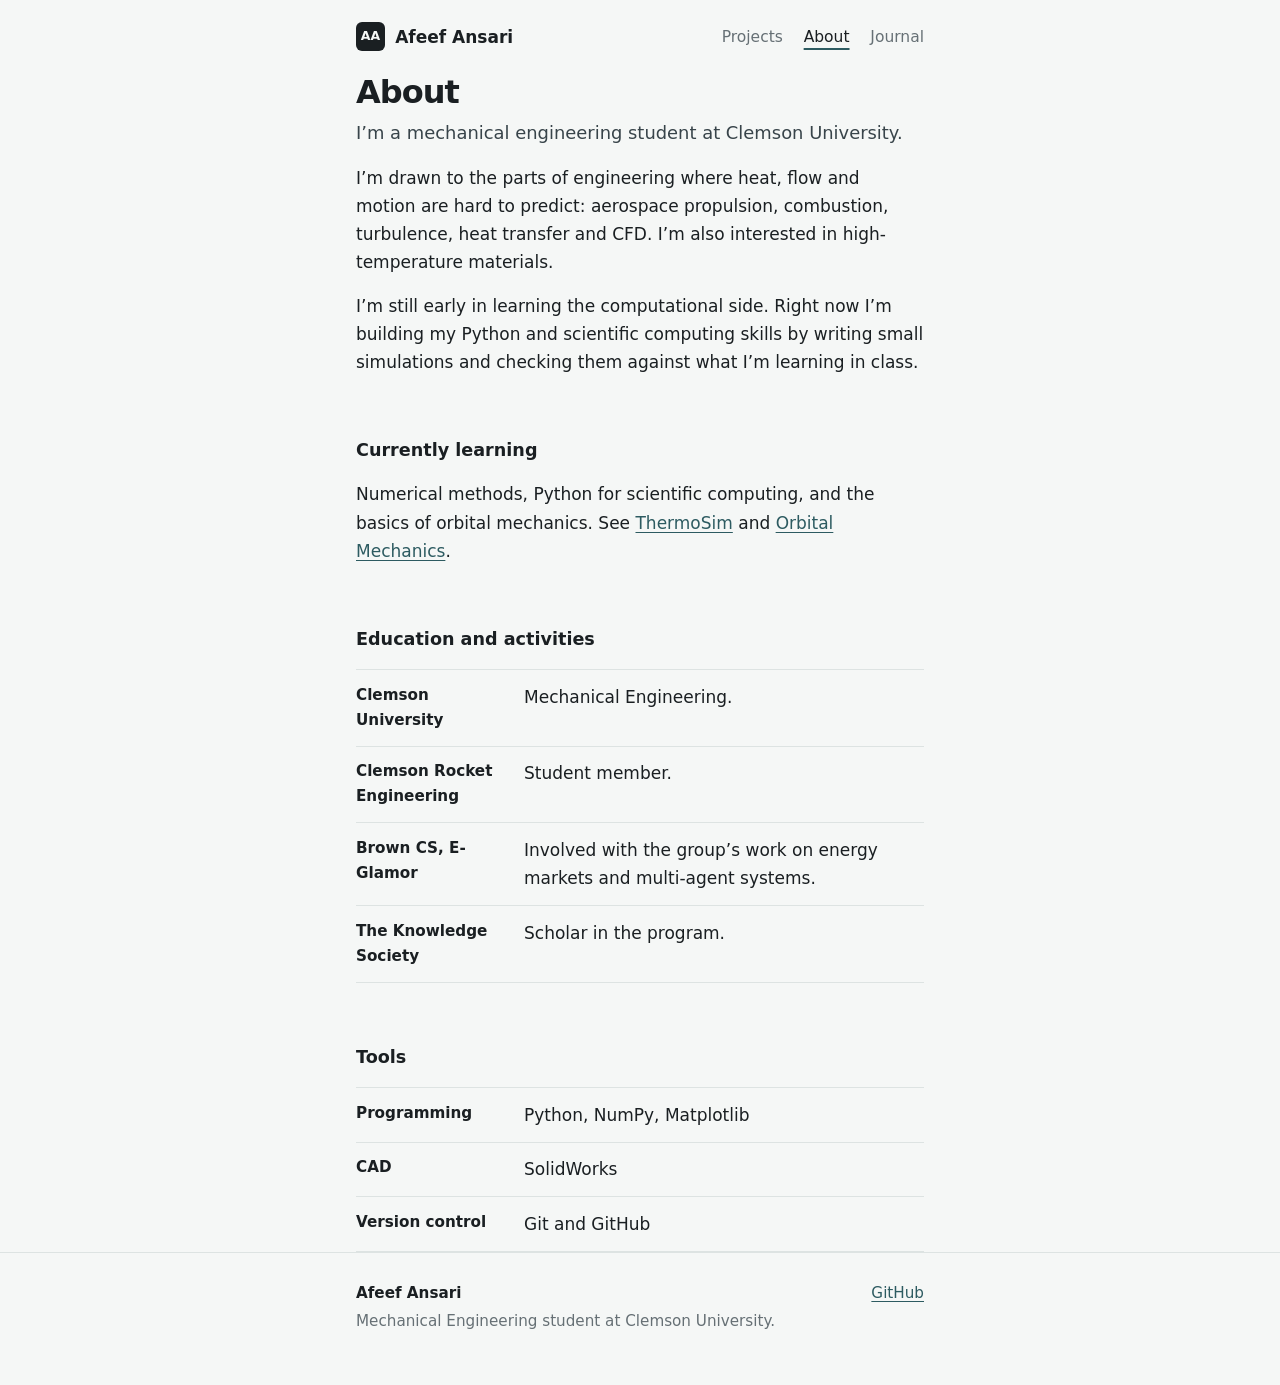
==== commit 0b8f720c: "Add files via upload" ====
--- a/about.html
+++ b/about.html
@@ -8,7 +8,7 @@
 <div class="ph"><h1>About</h1><p class="lead">I’m a mechanical engineering student at Clemson University.</p></div>
 <p>I’m drawn to the parts of engineering where heat, flow and motion are hard to predict: aerospace propulsion, combustion, turbulence, heat transfer and CFD. I’m also interested in high-temperature materials.</p>
 <p>I’m still early in learning the computational side. Right now I’m building my Python and scientific computing skills by writing small simulations and checking them against what I’m learning in class.</p>
-<section><div class="sh"><h2>Currently learning</h2></div><p>Numerical methods, Python for scientific computing, and the basics of orbital mechanics. See <a href="projects/thermosim.html">ThermoSim</a> and <a href="projects/orbital-mechanics.html">Orbital Mechanics</a>.</p></section><section><div class="sh"><h2>Education and activities</h2></div><dl class="cv"><div><dt>Clemson University</dt><dd>Mechanical Engineering.</dd></div>
+<section><div class="sh"><h2>Currently learning</h2></div><p>Numerical methods, Python for scientific computing, and the basics of orbital mechanics. See <a href="project-thermosim.html">ThermoSim</a> and <a href="project-orbital-mechanics.html">Orbital Mechanics</a>.</p></section><section><div class="sh"><h2>Education and activities</h2></div><dl class="cv"><div><dt>Clemson University</dt><dd>Mechanical Engineering.</dd></div>
 <div><dt>Clemson Rocket Engineering</dt><dd>Student member.</dd></div>
 <div><dt>Brown CS, E-Glamor</dt><dd>Involved with the group’s work on energy markets and multi-agent systems.</dd></div>
 <div><dt>The Knowledge Society</dt><dd>Scholar in the program.</dd></div></dl></section><section><div class="sh"><h2>Tools</h2></div><dl class="cv"><div><dt>Programming</dt><dd>Python, NumPy, Matplotlib</dd></div><div><dt>CAD</dt><dd>SolidWorks</dd></div><div><dt>Version control</dt><dd>Git and GitHub</dd></div></dl></section></main>
--- a/style.css
+++ b/style.css
@@ -1,4 +1,4 @@
-:root{--bg:#eaefee;--surface:#fff;--fg:#1c2428;--mute:#5b676d;--line:#d5dddc;--accent:#2d5b61;--tint:#dbe8e6;--max:42rem;--r:12px}
+:root{--bg:#f5f7f6;--fg:#1a1f22;--mute:#667075;--line:#dde3e2;--accent:#2d5b61;--tint:#e3ecea;--max:38rem}
 *{box-sizing:border-box}
 html{-webkit-text-size-adjust:100%}
 body{margin:0;background:var(--bg);color:var(--fg);font:1.0625rem/1.65 system-ui,-apple-system,"Segoe UI",Roboto,Helvetica,Arial,sans-serif}
@@ -7,66 +7,53 @@
 a:hover{color:var(--fg)}
 a:focus-visible{outline:2px solid var(--accent);outline-offset:3px;border-radius:3px}
 .skip{position:absolute;left:-999px}.skip:focus{left:1rem;top:1rem;background:#fff;padding:.4rem .6rem;z-index:9}
-header.site{position:sticky;top:0;z-index:5;background:var(--bg);border-bottom:1px solid var(--line)}
-.bar{display:flex;justify-content:space-between;align-items:center;gap:1rem;padding-top:.9rem;padding-bottom:.9rem}
-.brand{display:flex;align-items:center;gap:.6rem;color:var(--fg);font-weight:600;text-decoration:none}
-.mark{display:grid;place-items:center;width:1.9rem;height:1.9rem;border-radius:8px;background:var(--accent);color:#fff;font-size:.8rem;letter-spacing:.02em}
-nav a{color:var(--mute);text-decoration:none;margin-left:1.25rem;font-size:.97rem;padding:.2rem 0}
+header.site{padding:1.4rem 0}
+.bar{display:flex;justify-content:space-between;align-items:center;gap:1rem}
+.brand{display:flex;align-items:center;gap:.65rem;color:var(--fg);font-weight:600;text-decoration:none}
+.mark{display:grid;place-items:center;width:1.8rem;height:1.8rem;border-radius:6px;background:var(--fg);color:var(--bg);font-size:.78rem}
+nav a{color:var(--mute);text-decoration:none;margin-left:1.3rem;font-size:.97rem}
 nav a:hover,nav a[aria-current]{color:var(--fg)}
-nav a[aria-current]{box-shadow:inset 0 -2px var(--accent)}
-main{padding-top:3rem;padding-bottom:4.5rem}
-h1{font-size:2.6rem;line-height:1.1;letter-spacing:-.03em;font-weight:700;margin:0 0 1.1rem}
-.ph h1{font-size:2.1rem;letter-spacing:-.025em}
-h2{font-size:1.2rem;font-weight:650;letter-spacing:-.01em;margin:0}
-h3{font-size:1.06rem;font-weight:620;margin:0}
+nav a[aria-current]{text-decoration:underline;text-decoration-color:var(--accent);text-decoration-thickness:2px;text-underline-offset:.4em}
+main{padding-top:3.5rem;padding-bottom:4.5rem}
+h1{font-size:2.4rem;line-height:1.15;letter-spacing:-.03em;font-weight:700;margin:0 0 .5rem}
+.ph h1{font-size:2rem}
+h2{font-size:1.1rem;font-weight:650;margin:0 0 .35rem}
+h3{font-size:1.05rem;font-weight:620;margin:0}
 p{margin:0 0 1rem}
-.lead{font-size:1.15rem;color:#38444a}
-.hi{color:var(--accent);font-weight:600;margin-bottom:.6rem}
-.hero{display:grid;gap:2rem;margin-bottom:1rem}
-.links{display:flex;align-items:center;gap:1.4rem;margin:1.6rem 0 0}
-.btn{display:inline-block;background:var(--accent);color:#fff;text-decoration:none;padding:.65rem 1.1rem;border-radius:8px;font-weight:600;font-size:.97rem}
-.btn:hover{background:var(--fg);color:#fff}
-.textlink{font-weight:600;font-size:.97rem}
-.glance{margin:0;background:var(--surface);border:1px solid var(--line);border-radius:var(--r);padding:.4rem 1.4rem}
-.glance div{padding:.9rem 0;border-top:1px solid var(--line)}
-.glance div:first-child{border-top:0}
-dt{color:var(--mute);font-size:.88rem;margin-bottom:.1rem}
+.sub{font-size:1.2rem;color:var(--mute);margin-bottom:2rem}
+.lead{font-size:1.12rem;color:#38444a}
+section{margin-top:3.75rem}
+.intro{margin-top:0}
+.sh{display:flex;justify-content:space-between;align-items:baseline;margin-bottom:.6rem}
+.sh a,.sec-note{font-size:.95rem}
+.sec-note{color:var(--mute);margin:0 0 1rem}
+.glance{margin:1.75rem 0 0;border-top:1px solid var(--line)}
+.glance>div,.cv>div,.meta>div{display:grid;grid-template-columns:9.5rem 1fr;gap:1rem;padding:.8rem 0;border-bottom:1px solid var(--line)}
+dt{color:var(--mute);font-size:.95rem}
+.cv dt{color:var(--fg);font-weight:600}
 dd{margin:0}
-section{margin-top:3.5rem}
-.sh{display:flex;justify-content:space-between;align-items:baseline;margin-bottom:1rem}
-.sh a{font-size:.95rem}
-.panels{list-style:none;padding:0;margin:0;display:grid;gap:.8rem}
-.panel{display:block;background:var(--surface);border:1px solid var(--line);border-radius:var(--r);padding:1.25rem 1.4rem;color:inherit;text-decoration:none;transition:border-color .15s}
-a.panel:hover{border-color:var(--accent)}
+.meta{margin:1.75rem 0 0;border-top:1px solid var(--line)}
+.cv{margin:0;border-top:1px solid var(--line)}
+.panels{list-style:none;padding:0;margin:0;border-top:1px solid var(--line)}
+.panel{display:block;padding:1.2rem 0;border-bottom:1px solid var(--line);color:inherit;text-decoration:none}
+.panel .top{display:flex;justify-content:space-between;align-items:baseline;gap:1rem}
 a.panel:hover h3{color:var(--accent);text-decoration:underline;text-underline-offset:.2em}
-.panel p{margin:.35rem 0 0}
-.top{display:flex;justify-content:space-between;align-items:flex-start;gap:1rem}
+.panel p{margin:.25rem 0 0}
+.panel>p:first-of-type{color:#38444a}
 .tech{color:var(--mute);font-size:.9rem}
-.panel .tech{margin-top:.7rem}
-.pill{flex:none;font-size:.8rem;line-height:1;padding:.35rem .6rem;border-radius:99px;border:1px solid var(--line);background:var(--bg);color:var(--mute);white-space:nowrap}
-.pill.live{background:var(--tint);border-color:var(--tint);color:var(--accent);font-weight:600}
-.two{display:grid;gap:1.25rem}
-.two>div{background:var(--surface);border:1px solid var(--line);border-radius:var(--r);padding:1.25rem 1.4rem}
-.two p{margin:.4rem 0 0}
+.pill{font-size:.88rem;color:var(--mute);white-space:nowrap}
+.pill.live{color:var(--accent);font-weight:600}
 .crumb{font-size:.92rem;margin-bottom:1.25rem}
-.meta,.cv{margin:1.75rem 0 0;background:var(--surface);border:1px solid var(--line);border-radius:var(--r);padding:.3rem 1.4rem}
-.cv{margin-top:0}
-.meta>div,.cv>div{display:grid;grid-template-columns:11rem 1fr;gap:1rem;padding:.85rem 0;border-top:1px solid var(--line)}
-.meta>div:first-child,.cv>div:first-child{border-top:0}
-.meta dt,.cv dt{margin:0;font-size:.95rem}
-.cv dt{color:var(--fg);font-weight:600}
-.note{background:var(--tint);border-radius:var(--r);padding:1rem 1.25rem;margin:1.5rem 0 0;color:#26373a}
+.note{border-left:3px solid var(--accent);background:var(--tint);padding:.9rem 1.1rem;margin:1.5rem 0 0;color:#26373a}
 main ul:not(.panels){padding-left:1.2rem;margin:0 0 1rem}
 main li{margin-bottom:.4rem}
-.pn{display:grid;grid-template-columns:1fr 1fr;gap:.8rem;margin-top:4rem}
-.pn a{display:block;background:var(--surface);border:1px solid var(--line);border-radius:var(--r);padding:.9rem 1.2rem;text-decoration:none;color:var(--fg);font-weight:600;margin:0}
-.pn a:hover{border-color:var(--accent);color:var(--accent)}
+.pn{display:flex;justify-content:space-between;gap:1rem;margin-top:4rem;padding-top:1.25rem;border-top:1px solid var(--line)}
+.pn a{text-decoration:none;font-weight:600;color:var(--fg)}
+.pn a:hover{color:var(--accent)}
 .pn a:last-child{text-align:right}
 .pn span{display:block;color:var(--mute);font-size:.85rem;font-weight:400}
-footer.site{border-top:1px solid var(--line);padding:2rem 0 3rem;color:var(--mute);font-size:.95rem}
+footer.site{border-top:1px solid var(--line);padding:1.75rem 0 3rem;color:var(--mute);font-size:.95rem}
 .foot{display:flex;justify-content:space-between;gap:1.5rem;flex-wrap:wrap}
 footer p{margin:0 0 .2rem}
 .fname{color:var(--fg);font-weight:600}
-@media(min-width:48rem){.hero{grid-template-columns:1.3fr 1fr;align-items:start;gap:2.5rem}.col{max-width:52rem}main>*:not(.hero):not(section){max-width:42rem}.two{grid-template-columns:1fr 1fr}.panels{grid-template-columns:1fr 1fr}.panels .panel{height:100%}}
-@media(max-width:34rem){h1{font-size:2.1rem}.ph h1{font-size:1.8rem}.meta>div,.cv>div{grid-template-columns:1fr;gap:.1rem}.top{flex-direction:column;gap:.6rem}nav a{margin-left:.9rem}}
-@media(min-width:48rem){section>p,section>ul:not(.panels),section>.cv{max-width:42rem}}
+@media(max-width:34rem){h1{font-size:2rem}.glance>div,.cv>div,.meta>div{grid-template-columns:1fr;gap:.1rem}.panel .top{flex-direction:column;gap:.1rem}}
